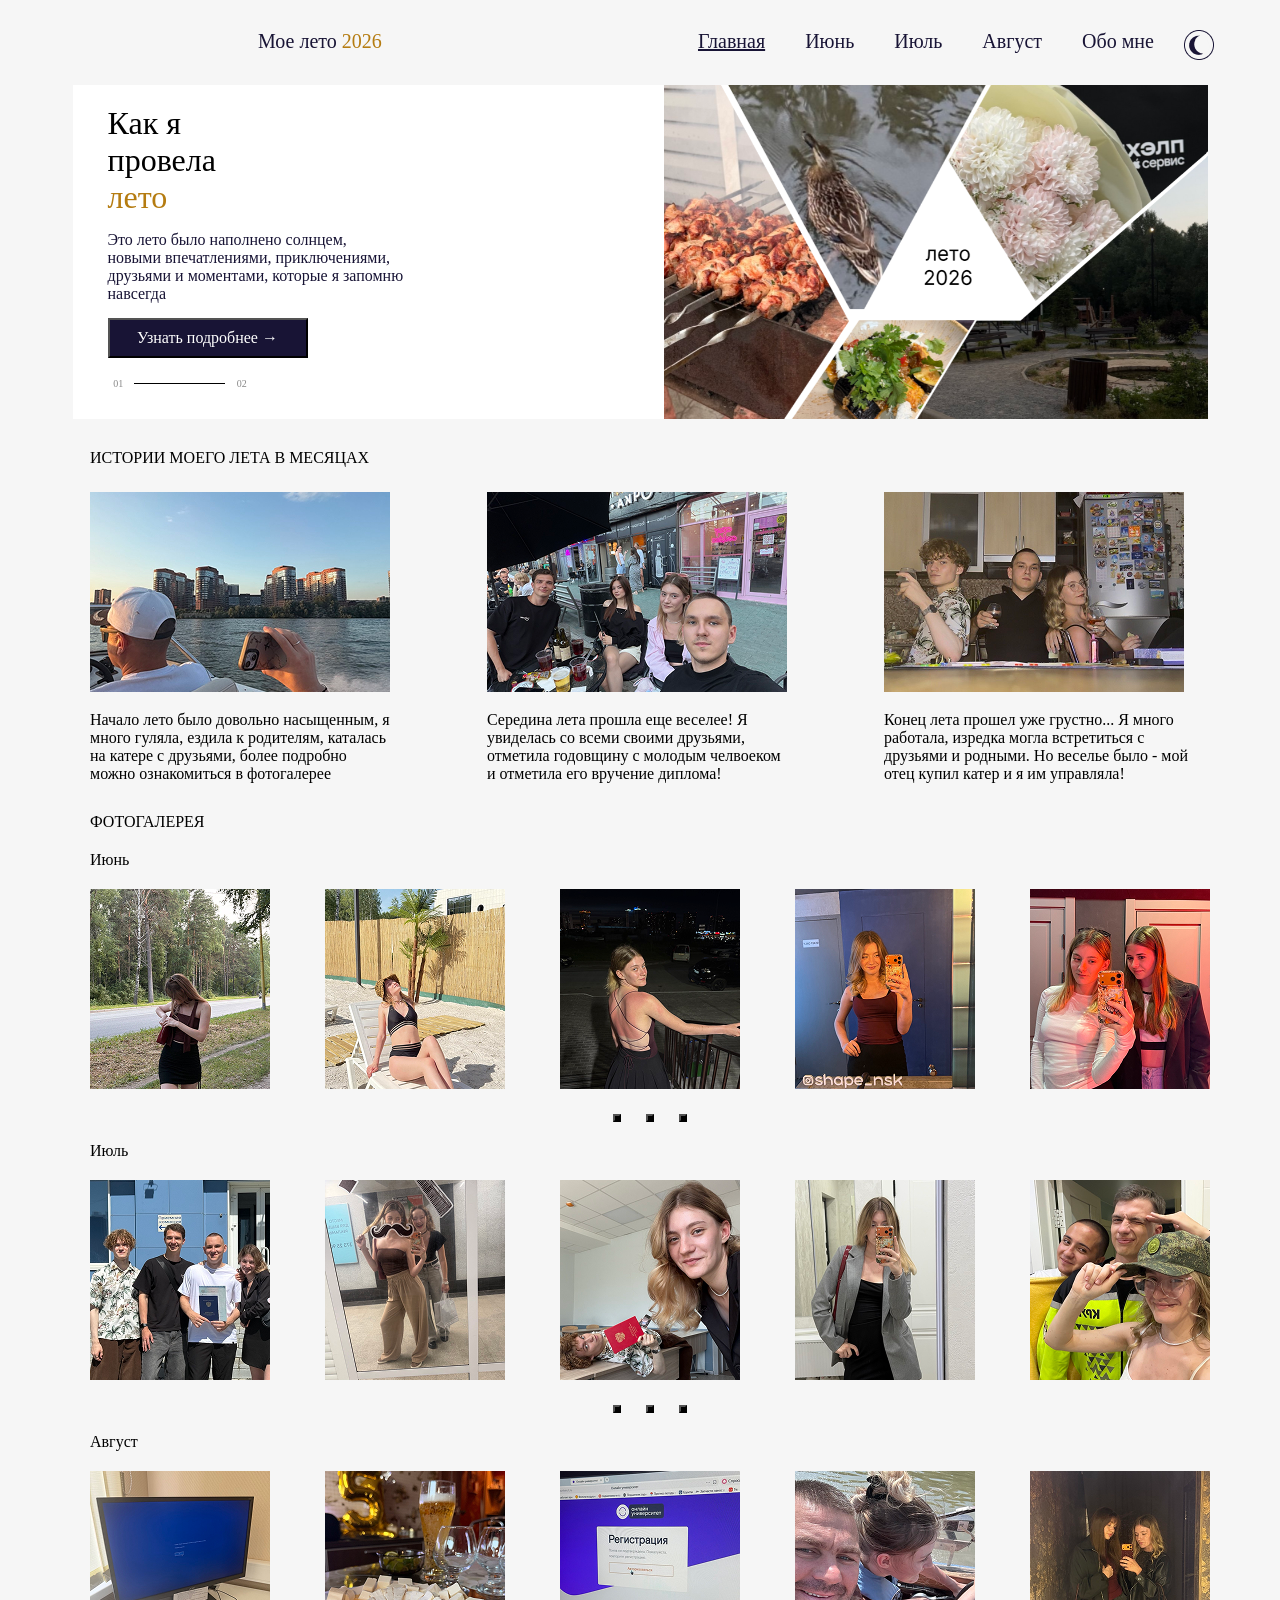
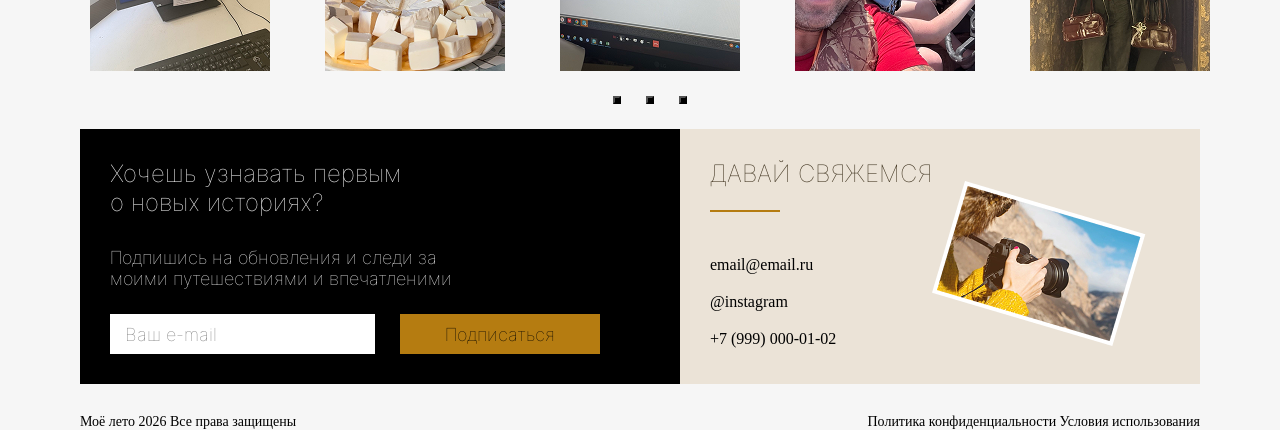
==== index.html @ e471f79f "Изменила название гл страницы на index" ====
<!DOCTYPE html>
<html lang="en">

<head>
    <meta charset="UTF-8">
    <meta name="viewport" content="width=device-width, initial-scale=1.0">
    <title>Лето 2026</title>
    <link rel="stylesheet" href="StyleLight.css">
    
</head>

<body>
    <header>
        <div class="MySummer"> Мое лето <span> 2026 </span> </div>
        <div class="Menu">
            <div class="Nav"><a href=""><u>Главная</u></a>
            <a href=""class="month-link" data-index="0">Июнь</a>
            <a href="" class="month-link" data-index="1">Июль</a>
            <a href=""  class="month-link" data-index="2">Август</a>
            <a href="">Обо мне</a>
        </div>
            
            <div class="Topik"><a href="WebsiteDark.html"> <img src="night.png" alt=""></a></div>
        </div>
      
    </header>
    <main>
        <div class="Main">
            <div class="Text">
                <div class="Title"> Как я провела <span> лето </span></div>
                <div class="MainText"> Это лето было наполнено солнцем,<br> новыми впечатлениями, приключениями,<br>
                    друзьями и
                    моментами, которые я запомню <br>навсегда</div>
                <div class="MainButton"> <input class="ButtonLearn" type="button" value="Узнать подробнее →" onclick=""></div>
                <div class="MainLine"> 01 <img src="Line 1.png" alt="" height="1px"> 02</div>
            </div>
            <div class="Collage">
                <img src="collag.png" alt="" width="544px" height="334px">
            </div>
        </div>
        <div class="history">
            <div class="historymounth">ИСТОРИИ МОЕГО ЛЕТА В МЕСЯЦАХ </div>
            <div class="About">
                <div class="Story">
                    <img src="history1.png" alt="">
                    <div class="txt">
                        <p>Начало лето было довольно насыщенным,
                            я много гуляла, ездила к родителям,
                            каталась на катере с друзьями, более
                            подробно можно ознакомиться в фотогалерее</p>
                    </div>
                </div>
                <div class="Story">
                    <img src="history2.png" alt="">
                    <div class="txt">
                        <p>Середина лета прошла еще веселее! Я увиделась со всеми своими друзьями, отметила годовщину с
                            молодым челвоеком и отметила его вручение диплома!</p>
                    </div>
                </div>
                <div class="Story">
                    <img src="history3.png" alt="">
                    <div class="txt">
                        <p> Конец лета прошел уже грустно... Я много работала, изредка могла встретиться с друзьями и
                            родными. Но веселье было - мой отец купил катер и я им управляла!</p>
                    </div>
                </div>
            </div>
            <div class="historymounth">ФОТОГАЛЕРЕЯ </div>
            <div class="Slider">
                <div class="TitleMounth">Июнь</div>
                <div class="MounthSlider">
                    <div class="photo">
                        <img src="июнь1.png" alt="">
                        <img src="июнь 2.png" alt="">
                        <img src="июнь3.png" alt="">
                        <img src="июнь 4.png" alt="">
                        <img src="июнь5.png" alt="">
                        <img src="июнь6.png" alt="">
                        <img src="июнь7.png" alt="">
                    </div>
                    <div class="buttons">
                        <button class="square " data-slide="0"></button>
                        <button class="square" data-slide="1"></button>
                        <button class="square" data-slide="2"></button>
                    </div>
                </div>
            </div>
            <div class="Slider">
                <div class="TitleMounth">Июль</div>
                <div class="MounthSlider">
                    <div class="photo">
                        <img src="июль1.png"">
                        <img src=" июль2.png" alt="">
                        <img src="июль3.png" alt="">
                        <img src="июль4.png" alt="">
                        <img src="июль5.png" alt="">
                        <img src="июль6.png" alt="">
                        <img src="июль7.png" alt="">
                    </div>
                    <div class="buttons">
                        <button class="square " data-slide="0"></button>
                        <button class="square" data-slide="1"></button>
                        <button class="square" data-slide="2"></button>
                    </div>
                </div>
            </div>
            <div class="Slider">
                <div class="TitleMounth">Август</div>
                <div class="MounthSlider">
                    <div class="photo">
                        <img src="август1.png" alt="">
                        <img src="август.png" alt="">
                        <img src="август3.png" alt="">
                        <img src="август4.png" alt="">
                        <img src="август5.png" alt="">
                        <img src="август6.png" alt="">
                        <img src="август7.png" alt="">
                    </div>
                    <div class="buttons">
                        <button class="square " data-slide="0"></button>
                        <button class="square" data-slide="1"></button>
                        <button class="square" data-slide="2"></button>
                    </div>
                </div>
            </div>
        </div>
    </main>
    <footer>
        <div class="Feedback">
            <div class="FootText">
                <div class="FootTitle">Хочешь узнавать первым о новых историях? </div>
                <div class="EndText">Подпишись на обновления и следи за <br>
                    моими путешествиями и впечатленими</div>
                <div class="FootButton">
                    <form class="email-form">
                        <input type="email" placeholder="Ваш e-mail" required>
                    </form>
                    <button type="submit" class="podp">Подписаться </button>
                </div>
            </div>
            <div class="Connect">
                <div class="ConnectText">
                    <div class="ConnectTitle">ДАВАЙ СВЯЖЕМСЯ</div>
                    <div class="ConnectLine"><img src="Line 4.png" alt=""></div>
                    <div class="Mail">
                        email@email.ru <br>@instagram <br>+7 (999) 000-01-02
                    </div>
                </div>
                <div class="ConnectPhoto">
                    <img src="fotik.png" alt="">
                </div>
            </div>
        </div>
        <div class="foot">
            <div class="foot1">Моё лето 2026    Все права защищены</div>
            <div class="foot2"> Политика конфиденциальности     Условия использования</div>
        </div>
    </footer>
    <script src="js.js"></script>
</body>

</html>
---- StyleLight.css ----
@font-face {
    font-family: "Inter";
    src: url("fonts/Inter-Light.otf");
    font-family: "Inter-Light";
    src: url("fonts/Inter-ExtraLight.otf");
    font-family: "InterThin";
    src: url("fonts/Inter-Thin.otf");
}

* {
    margin: 0;
    padding: 0;
    font-family: "Inter";
    background-color: #F6F6F6;
}

.Nav {
    display: flex;
    gap: 40px;
}

a {
    text-decoration: none;
    color: #181435;
}

header {
    display: flex;
    justify-content: space-around;
    font-size: 20px;
    color: #181435;
    margin-top: 30px;
    width: 1072px;
    margin-left: 200px;

}

.MySummer span {
    color: #B57C11;

}

.Title span {
    color: #B57C11;
    background-color: #FFFFFF;
}

.Menu {
    padding-left: 200px;
    display: flex;
    gap: 30px;

}

.Main {
    background-color: #FFFFFF;
    width: 1135px;
    height: 334px;
    margin: auto;
    margin-top: 20px;
    display: flex;
    justify-content: space-between;
    align-items: flex-start;
}

.Title {
    background-color: #FFFFFF;
    font-size: 32px;
    width: 140px;
    margin-top: 20px;
}

.MainText {
    background-color: #FFFFFF;
    font-size: 16px;
    color: #181435;

    margin-top: 15px;
}

.ButtonLearn {
    background-color: #181435;
    color: #FFFFFF;
    width: 200px;
    height: 40px;
    font-size: 16px;
    margin-top: 15px;
}

.MainButton {
    background-color: white;
}

.Text {
    background-color: #FFFFFF;
    padding-left: 35px;
}

.MainLine {
    background-color: #FFFFFF;
    display: flex;
    align-items: center;
    justify-content: space-around;
    width: 145px;
    font-size: 10px;
    margin-top: 20px;
    color: #878787;

}

.history {
    width: 1100px;
    margin: auto;
}

.historymounth {
    margin-top: 30px;
    font-size: 16px;
}

.About {
    margin-top: 25px;
    display: flex;
    justify-content: space-between;
}

.Story {
    width: 306px;
    font-size: 16px;

}

.txt {
    margin-top: 15px;
}

.TitleMounth {
    margin-top: 20px;
    margin-bottom: 20px;
    font-size: 16px;
}

.Slider {
    width: 1120px;
}

.photo {
    display: flex;
    gap: 55px;
    overflow-x: hidden;
    scroll-behavior: smooth;
}

.buttons {
    display: flex;
    justify-content: center;
    gap: 25px;
    margin-top: 25px;
}

.square {
    width: 8px;
    height: 8px;
    background: black;
}

.Feedback {
    width: 1120px;
    margin: auto;
    display: flex;
    margin-top: 25px;
}

.FootText {
    background-color: black;
    width: 600px;
    height: 255px;
}

.Connect {
    background-color: #EBE3D7;
    width: 520px;
    height: 255px;
}

.FootTitle {
    font-size: 24px;
    margin-top: 30px;
    margin-left: 30px;
    background-color: black;
    color: white;
    width: 300px;
    line-height: 29px;
    height: 58px;
    font-family: "InterThin";
}

.EndText {
    font-size: 18px;
    background-color: black;
    color: white;
    font-family: "InterThin";
    margin-left: 30px;
    margin-top: 30px;
}


.email-form {
    padding-left: 30px;
    margin-top: 25px;
    background-color: black;
    border: none;
}

.email-form input {
    background-color: white;
    width: 250px;
    height: 40px;
    color: #878787;
    border: none;
    font-size: 18px;
    font-family: "InterThin";
    padding-left: 15px;
}

.podp {
    width: 200px;
    height: 40px;
    background-color: #B57C11;
    color: black;
    border: none;
    font-size: 18px;
    font-family: "InterThin";
    margin-top: 25px;
}

.FootButton {
    display: flex;
    background-color: black;
    gap: 25px;
}

.ConnectTitle {
    background-color: #EBE3D7;
    color: #352914;
    margin-top: 30px;
    margin-left: 30px;
    font-size: 24px;
    font-family: "InterThin";
}

.ConnectLine {
    margin-left: 30px;
    background-color: #EBE3D7;
    margin-top: 10px;
}


.ConnectText {
    background-color: #EBE3D7;
}

.ConnectPhoto {
    background-color: #EBE3D7;
    margin-top: 52px;
    ;
}

.Mail {
    background-color: #EBE3D7;
    font-size: 16px;
    line-height: 37px;
    letter-spacing: 7%;
    margin-left: 30px;
    margin-top: 30px;
}

img {
    background-color: transparent;
}

.Connect {
    display: flex;
}

.foot {
    width: 1120px;
    margin: auto;
    display: flex;
    justify-content: space-between;
    font-size: 14px;
    margin-top: 30px;
}

@media (max-width: 440px) {
    * {
        box-sizing: border-box;
    }

    html,
    body {
        width: 100%;
        max-width: 440px;
        overflow-x: hidden;
    }

    body {
        margin: 0;
    }

    img {
        max-width: 100%;
    }

    header {
        width: 400px;
        margin: auto;
        padding-top: 20px;
        display: flex;
        justify-content: space-between;
        align-items: center;
        font-size: 20px;
    }

    .MySummer {
        width: auto;
        font-size: 20px;
        white-space: nowrap;
    }

    .Nav {
        display: none;
    }

    .Main {
        width: 400px;
        height: auto;
        margin: 20px;
        display: flex;
        flex-direction: column;
        align-items: stretch;
        justify-content: flex-start;
    }


    .Collage img {
        display: block;
        width: 400px;
        height: 230px;
    }

    .Text {
        order: 2;
        width: 400px;
        padding: 22px 20px 22px;

    }

    .Title
     {
        width: 360px;
        margin-top: 0;
        font-size: 30px;
    }

    .MainText {
        width: 100%;
        margin-top: 15px;
        font-size: 14px;
        line-height: 1.5;
    }

    .MainText br {
        display: none;
    }

    .MainButton {
        width: 100%;
    }

    .ButtonLearn {
        width: 350px;
        height: 40px;
        color: #181435;
        font-size: 14px;
        background-color: #FFFFFF;
        font-size: 16px;
        margin-top: 15px;
        border: 2px solid #E1A64D;
        margin: auto;
        margin-top: 15px;
        border-radius: 5px
    }

    .MainLine {
        display: none;
    }

    .history {
        width: 390px;
        margin: auto;
    }

    .historymounth {
        width: 400px;
        margin-top: 30px;
        font-size: 14px;
        line-height: 1.3;
    }

    .About {
        width: 400px;
        margin-top: 20px;
        display: flex;
        flex-direction: column;
        gap: 22px;
    }

    .Story {
        width: 100%;
        display: flex;
        gap: 16px;
        align-items: center;
    }

    .Story img {
        width: 150px;
        height: 160px;
        border-radius: 6px;
        display: block;
        object-fit: cover;
    }

    .txt {
        width: 400px;
        margin-top: 0;
        font-size: 13px;
        line-height: 1.45;
    }

    .Slider {
        width: 400px;
    }

    .TitleMounth {
        margin-top: 20px;
        margin-bottom: 12px;
        font-size: 14px;
    }

    .slider {
        width: 400px;
        overflow: hidden;
    }

    .photo {
        width: 100%;
        display: flex;
        gap: 8px;
        overflow-x: hidden;
        scroll-behavior: smooth;
        flex-wrap: nowrap;
    }

    .photo img {
        width: 160px;
        height: 150px;
        object-fit: cover;
        display: block;
    }

    .buttons {
        width: 100%;
        display: flex;
        justify-content: center;
        gap: 18px;
        margin-top: 15px;
    }

    .square {
        width: 8px;
        height: 8px;
        padding: 0;
        border: none;
    }

    .FootText {
        width: 100%;
        background-color: #EBE3D7;
        height: 300px;
    }

    .FootButton {
        display: flex;
        flex-wrap: wrap;
        justify-content: space-around;
        align-content: center;
        background-color: #EBE3D7;
        width: 440px;
        gap: 0;

    }

    .Connect {
        display: none;
    }

    .FootTitle {
        background-color: #EBE3D7;
        color: #101318;
    }

    .EndText {
        background-color: #EBE3D7;
        color: #101318;
    }

    .email-form {
        margin-top: 25px;
        background-color: #EBE3D7;
        border: none;
        padding-left: 0;
        border-radius: 10px;
    }

    .email-form input {
        background-color: #EBE3D7;
        width: 250px;
        height: 40px;
        color: #101318;
        border: 2px solid #101318;
        font-size: 18px;
        font-family: "InterThin";
        border-radius: 10px;
        
    }

    .foot {
        background-color: #F6F6F6;
        width: 400px;
        margin-top: px;
        padding-bottom: 22px;

        display: flex;
        flex-direction: column;
        justify-content: flex-start;
        gap: 7px;

        font-size: 11px;
        line-height: 1.4;
    }

    .foot1,
    .foot2 {
        background-color: #F6F6F6;
        width: 100%;
    }

    .podp {
        width: 250px;
        height: 40px;
        background-color: #E1A64D;
        color: black;
        border: none;
        font-size: 18px;
        font-family: "InterThin";
        margin-top: 15px;
        border-radius: 10px;
    }

}
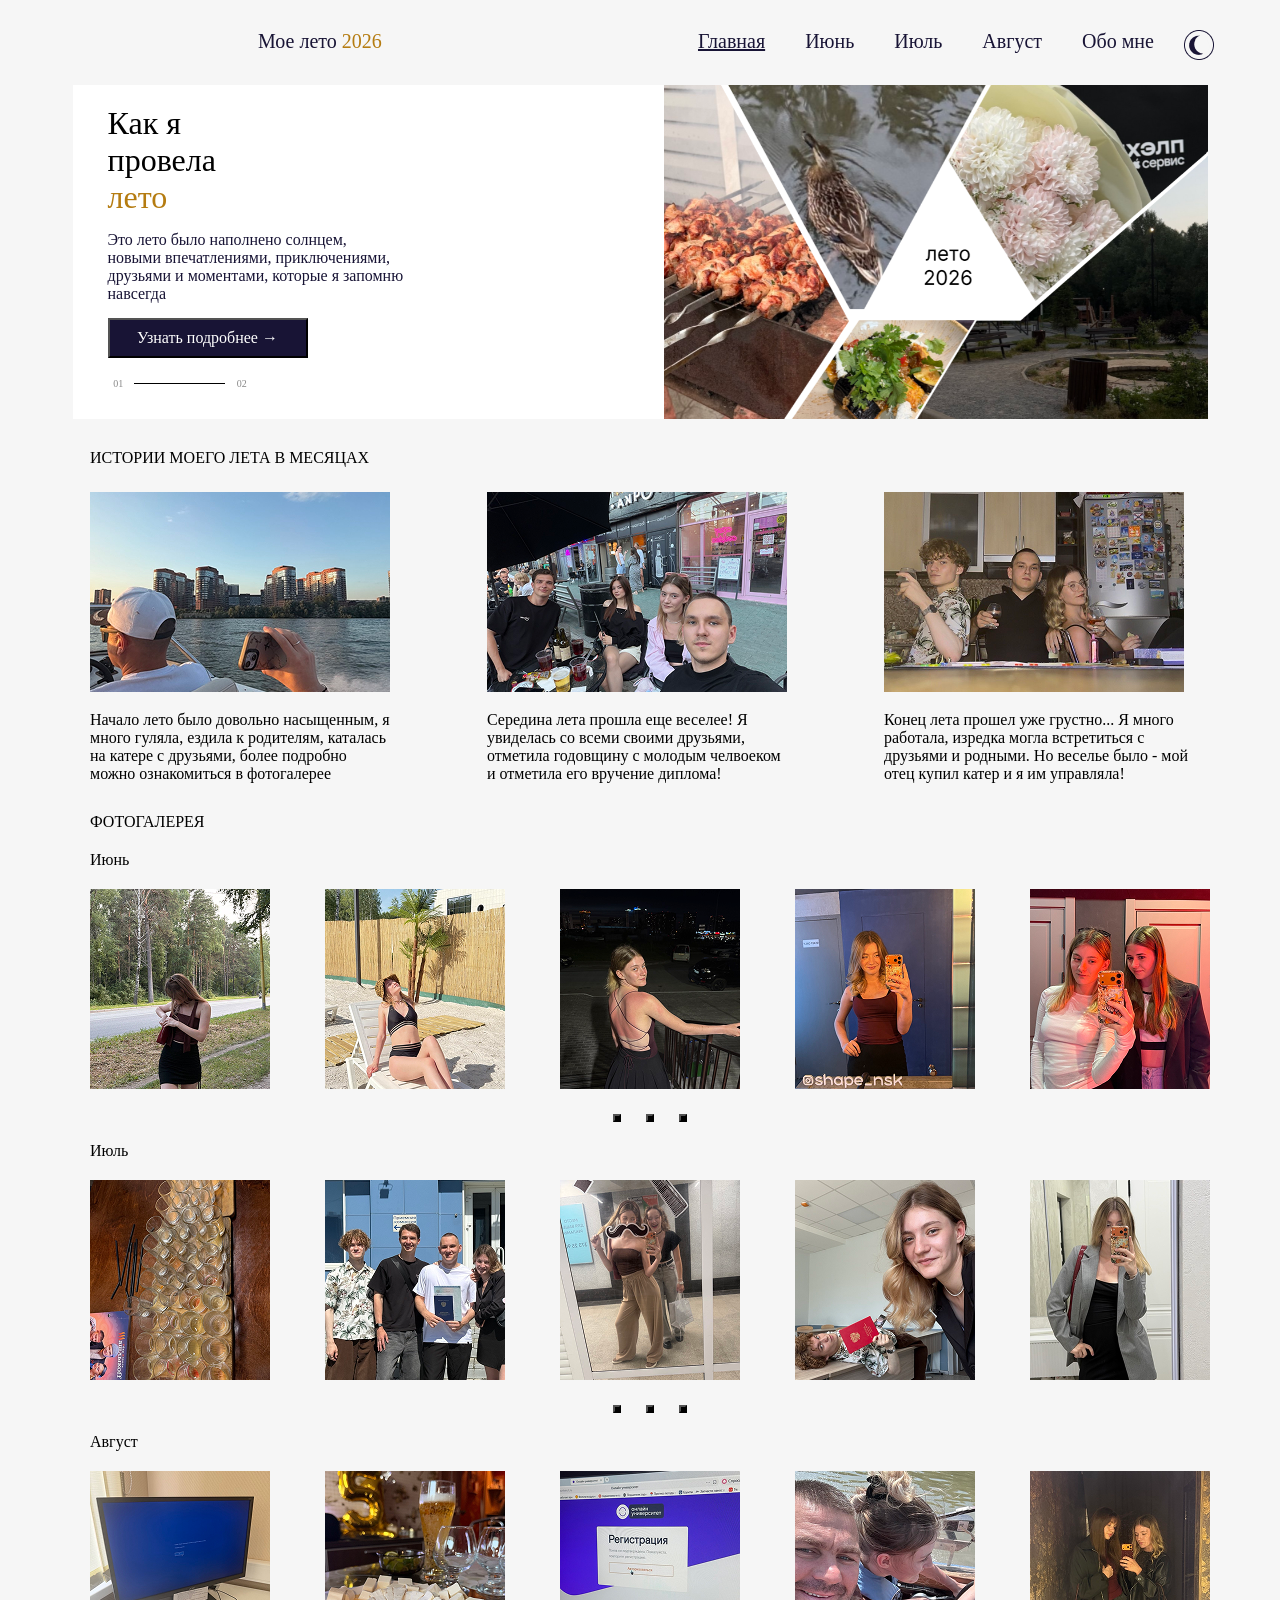
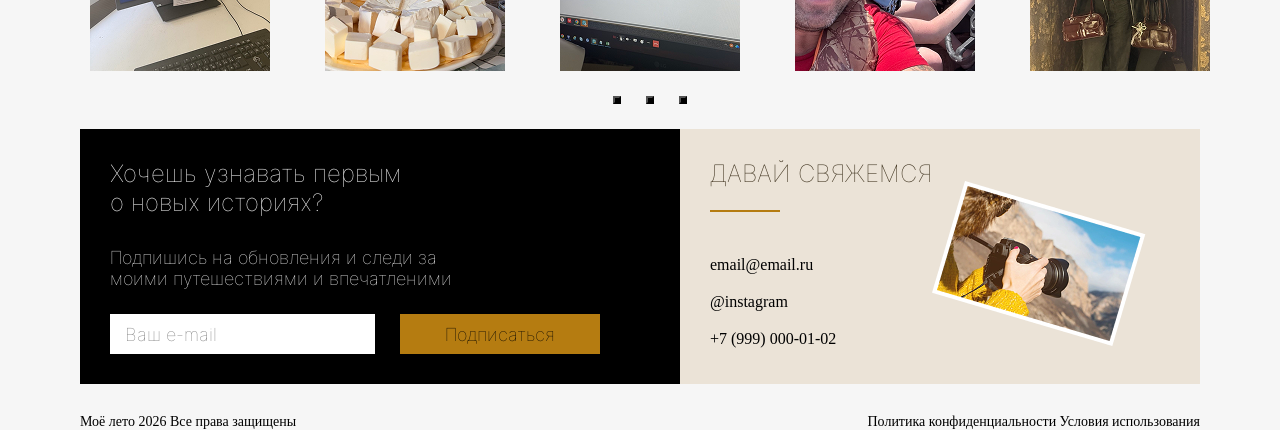
==== commit da8d3bd3: "Исправление ошибок в консоли" ====
--- a/index.html
+++ b/index.html
@@ -15,12 +15,12 @@
         <div class="Menu">
             <div class="Nav"><a href=""><u>Главная</u></a>
             <a href=""class="month-link" data-index="0">Июнь</a>
-            <a href="" class="month-link" data-index="1">Июль</a>
-            <a href=""  class="month-link" data-index="2">Август</a>
+            <a href=""class="month-link" data-index="1">Июль</a>
+            <a href=""class="month-link" data-index="2">Август</a>
             <a href="">Обо мне</a>
         </div>
             
-            <div class="Topik"><a href="WebsiteDark.html"> <img src="night.png" alt=""></a></div>
+            <div class="Topik"><a href="WebsiteDark.html"> <img src="photo/night.png" alt=""></a></div>
         </div>
       
     </header>
@@ -32,18 +32,18 @@
                     друзьями и
                     моментами, которые я запомню <br>навсегда</div>
                 <div class="MainButton"> <input class="ButtonLearn" type="button" value="Узнать подробнее →" onclick=""></div>
-                <div class="MainLine"> 01 <img src="Line 1.png" alt="" height="1px"> 02</div>
+                <div class="MainLine"> 01 <img src="photo/Line 1.png" alt="" height="1px"> 02</div>
             </div>
             <div class="Collage">
-                <img src="collag.png" alt="" width="544px" height="334px">
+                <img src="photo/collag.png" alt="Коллаж про лето" width="544px" height="334px">
             </div>
         </div>
-        <div class="history">
-            <div class="historymounth">ИСТОРИИ МОЕГО ЛЕТА В МЕСЯЦАХ </div>
+        <div class="History">
+            <div class="HistoryMounth">ИСТОРИИ МОЕГО ЛЕТА В МЕСЯЦАХ </div>
             <div class="About">
                 <div class="Story">
-                    <img src="history1.png" alt="">
-                    <div class="txt">
+                    <img src="photo/history1.png" alt="Фото с историей">
+                    <div class="Txt">
                         <p>Начало лето было довольно насыщенным,
                             я много гуляла, ездила к родителям,
                             каталась на катере с друзьями, более
@@ -51,75 +51,75 @@
                     </div>
                 </div>
                 <div class="Story">
-                    <img src="history2.png" alt="">
-                    <div class="txt">
+                    <img src="photo/history2.png" alt="Фото с историей">
+                    <div class="Txt">
                         <p>Середина лета прошла еще веселее! Я увиделась со всеми своими друзьями, отметила годовщину с
                             молодым челвоеком и отметила его вручение диплома!</p>
                     </div>
                 </div>
                 <div class="Story">
-                    <img src="history3.png" alt="">
-                    <div class="txt">
+                    <img src="photo/history3.png" alt="Фото с историей">
+                    <div class="Txt">
                         <p> Конец лета прошел уже грустно... Я много работала, изредка могла встретиться с друзьями и
                             родными. Но веселье было - мой отец купил катер и я им управляла!</p>
                     </div>
                 </div>
             </div>
-            <div class="historymounth">ФОТОГАЛЕРЕЯ </div>
+            <div class="HistoryMounth">ФОТОГАЛЕРЕЯ </div>
             <div class="Slider">
                 <div class="TitleMounth">Июнь</div>
                 <div class="MounthSlider">
-                    <div class="photo">
-                        <img src="июнь1.png" alt="">
-                        <img src="июнь 2.png" alt="">
-                        <img src="июнь3.png" alt="">
-                        <img src="июнь 4.png" alt="">
-                        <img src="июнь5.png" alt="">
-                        <img src="июнь6.png" alt="">
-                        <img src="июнь7.png" alt="">
+                    <div class="Photo">
+                        <img src="photo/июнь1.png" alt="Фото про июнь">
+                        <img src="photo/июнь 2.png" alt="Фото про июнь">
+                        <img src="photo/июнь3.png" alt="Фото про июнь">
+                        <img src="photo/июнь 4.png" alt="Фото про июнь">
+                        <img src="photo/июнь5.png" alt="Фото про июнь">
+                        <img src="photo/июнь6.png" alt="Фото про июнь">
+                        <img src="photo/июнь7.png" alt="Фото про июнь">
                     </div>
-                    <div class="buttons">
-                        <button class="square " data-slide="0"></button>
-                        <button class="square" data-slide="1"></button>
-                        <button class="square" data-slide="2"></button>
+                    <div class="Buttons">
+                        <button class="Square " data-slide="0"></button>
+                        <button class="Square" data-slide="1"></button>
+                        <button class="Square" data-slide="2"></button>
                     </div>
                 </div>
             </div>
             <div class="Slider">
                 <div class="TitleMounth">Июль</div>
                 <div class="MounthSlider">
-                    <div class="photo">
-                        <img src="июль1.png"">
-                        <img src=" июль2.png" alt="">
-                        <img src="июль3.png" alt="">
-                        <img src="июль4.png" alt="">
-                        <img src="июль5.png" alt="">
-                        <img src="июль6.png" alt="">
-                        <img src="июль7.png" alt="">
+                    <div class="Photo">
+                        <img src="photo/июнь7.png" alt="Фото про июль">
+                        <img src="photo/июль1.png"alt="Фото про июль">
+                        <img src=" photo/июль2.png" alt="Фото про июль">
+                        <img src="photo/июль3.png" alt="Фото про июль">
+                        <img src="photo/июль4.png" alt="Фото про июль">
+                        <img src="photo/июль5.png" alt="Фото про июль">
+                        <img src="photo/июль6.png" alt="Фото про июль">
+                        <img src="photo/июль7.png" alt="Фото про июль">
                     </div>
-                    <div class="buttons">
-                        <button class="square " data-slide="0"></button>
-                        <button class="square" data-slide="1"></button>
-                        <button class="square" data-slide="2"></button>
+                    <div class="Buttons">
+                        <button class="Square " data-slide="0"></button>
+                        <button class="Square" data-slide="1"></button>
+                        <button class="Square" data-slide="2"></button>
                     </div>
                 </div>
             </div>
             <div class="Slider">
                 <div class="TitleMounth">Август</div>
                 <div class="MounthSlider">
-                    <div class="photo">
-                        <img src="август1.png" alt="">
-                        <img src="август.png" alt="">
-                        <img src="август3.png" alt="">
-                        <img src="август4.png" alt="">
-                        <img src="август5.png" alt="">
-                        <img src="август6.png" alt="">
-                        <img src="август7.png" alt="">
+                    <div class="Photo">
+                        <img src="photo/август1.png" alt="Фото про август">
+                        <img src="photo/август.png" alt="Фото про август">
+                        <img src="photo/август3.png" alt="Фото про август">
+                        <img src="photo/август4.png" alt="Фото про август">
+                        <img src="photo/август5.png" alt="Фото про август">
+
                     </div>
-                    <div class="buttons">
-                        <button class="square " data-slide="0"></button>
-                        <button class="square" data-slide="1"></button>
-                        <button class="square" data-slide="2"></button>
+                    <div class="Buttons">
+                        <button class="Square" data-slide="0"></button>
+                        <button class="Square" data-slide="1"></button>
+                        <button class="Square" data-slide="2"></button>
                     </div>
                 </div>
             </div>
@@ -132,28 +132,28 @@
                 <div class="EndText">Подпишись на обновления и следи за <br>
                     моими путешествиями и впечатленими</div>
                 <div class="FootButton">
-                    <form class="email-form">
+                    <form class="EmailForm">
                         <input type="email" placeholder="Ваш e-mail" required>
                     </form>
-                    <button type="submit" class="podp">Подписаться </button>
+                    <button type="submit" class="Subscribe">Подписаться </button>
                 </div>
             </div>
             <div class="Connect">
                 <div class="ConnectText">
                     <div class="ConnectTitle">ДАВАЙ СВЯЖЕМСЯ</div>
-                    <div class="ConnectLine"><img src="Line 4.png" alt=""></div>
+                    <div class="ConnectLine"><img src="photo/Line 4.png" alt="Линия"></div>
                     <div class="Mail">
                         email@email.ru <br>@instagram <br>+7 (999) 000-01-02
                     </div>
                 </div>
                 <div class="ConnectPhoto">
-                    <img src="fotik.png" alt="">
+                    <img src="photo/fotik.png" alt="Фотоаппарат">
                 </div>
             </div>
         </div>
-        <div class="foot">
-            <div class="foot1">Моё лето 2026    Все права защищены</div>
-            <div class="foot2"> Политика конфиденциальности     Условия использования</div>
+        <div class="Foot">
+            <div class="Foot1">Моё лето 2026    Все права защищены</div>
+            <div class="Foot2"> Политика конфиденциальности     Условия использования</div>
         </div>
     </footer>
     <script src="js.js"></script>
--- a/StyleLight.css
+++ b/StyleLight.css
@@ -74,7 +74,6 @@
     background-color: #FFFFFF;
     font-size: 16px;
     color: #181435;
-
     margin-top: 15px;
 }
 
@@ -108,12 +107,12 @@
 
 }
 
-.history {
+.History {
     width: 1100px;
     margin: auto;
 }
 
-.historymounth {
+.HistoryMounth {
     margin-top: 30px;
     font-size: 16px;
 }
@@ -130,7 +129,7 @@
 
 }
 
-.txt {
+.Txt {
     margin-top: 15px;
 }
 
@@ -144,21 +143,21 @@
     width: 1120px;
 }
 
-.photo {
+.Photo {
     display: flex;
     gap: 55px;
     overflow-x: hidden;
     scroll-behavior: smooth;
 }
 
-.buttons {
+.Buttons {
     display: flex;
     justify-content: center;
     gap: 25px;
     margin-top: 25px;
 }
 
-.square {
+.Square {
     width: 8px;
     height: 8px;
     background: black;
@@ -205,14 +204,14 @@
 }
 
 
-.email-form {
+.EmailForm {
     padding-left: 30px;
     margin-top: 25px;
     background-color: black;
     border: none;
 }
 
-.email-form input {
+.EmailForm input {
     background-color: white;
     width: 250px;
     height: 40px;
@@ -223,7 +222,7 @@
     padding-left: 15px;
 }
 
-.podp {
+.Subscribe {
     width: 200px;
     height: 40px;
     background-color: #B57C11;
@@ -270,7 +269,6 @@
     background-color: #EBE3D7;
     font-size: 16px;
     line-height: 37px;
-    letter-spacing: 7%;
     margin-left: 30px;
     margin-top: 30px;
 }
@@ -283,7 +281,7 @@
     display: flex;
 }
 
-.foot {
+.Foot {
     width: 1120px;
     margin: auto;
     display: flex;
@@ -299,17 +297,12 @@
 
     html,
     body {
-        width: 100%;
         max-width: 440px;
         overflow-x: hidden;
     }
 
     body {
         margin: 0;
-    }
-
-    img {
-        max-width: 100%;
     }
 
     header {
@@ -364,7 +357,6 @@
     }
 
     .MainText {
-        width: 100%;
         margin-top: 15px;
         font-size: 14px;
         line-height: 1.5;
@@ -372,10 +364,6 @@
 
     .MainText br {
         display: none;
-    }
-
-    .MainButton {
-        width: 100%;
     }
 
     .ButtonLearn {
@@ -396,12 +384,12 @@
         display: none;
     }
 
-    .history {
+    .History {
         width: 390px;
         margin: auto;
     }
 
-    .historymounth {
+    .HistoryMounth {
         width: 400px;
         margin-top: 30px;
         font-size: 14px;
@@ -417,7 +405,7 @@
     }
 
     .Story {
-        width: 100%;
+        width: 400px;
         display: flex;
         gap: 16px;
         align-items: center;
@@ -431,7 +419,7 @@
         object-fit: cover;
     }
 
-    .txt {
+    .Txt {
         width: 400px;
         margin-top: 0;
         font-size: 13px;
@@ -453,8 +441,8 @@
         overflow: hidden;
     }
 
-    .photo {
-        width: 100%;
+    .Photo {
+
         display: flex;
         gap: 8px;
         overflow-x: hidden;
@@ -462,22 +450,21 @@
         flex-wrap: nowrap;
     }
 
-    .photo img {
+    .Photo img {
         width: 160px;
         height: 150px;
         object-fit: cover;
         display: block;
     }
 
-    .buttons {
-        width: 100%;
+    .Buttons {
         display: flex;
         justify-content: center;
         gap: 18px;
         margin-top: 15px;
     }
 
-    .square {
+    .Square {
         width: 8px;
         height: 8px;
         padding: 0;
@@ -485,7 +472,6 @@
     }
 
     .FootText {
-        width: 100%;
         background-color: #EBE3D7;
         height: 300px;
     }
@@ -515,7 +501,7 @@
         color: #101318;
     }
 
-    .email-form {
+    .EmailForm {
         margin-top: 25px;
         background-color: #EBE3D7;
         border: none;
@@ -523,7 +509,7 @@
         border-radius: 10px;
     }
 
-    .email-form input {
+    .EmailForm input {
         background-color: #EBE3D7;
         width: 250px;
         height: 40px;
@@ -535,7 +521,7 @@
         
     }
 
-    .foot {
+    .Foot {
         background-color: #F6F6F6;
         width: 400px;
         margin-top: px;
@@ -545,18 +531,16 @@
         flex-direction: column;
         justify-content: flex-start;
         gap: 7px;
-
         font-size: 11px;
         line-height: 1.4;
     }
 
-    .foot1,
-    .foot2 {
+    .Foot1,
+    .Foot2 {
         background-color: #F6F6F6;
-        width: 100%;
-    }
-
-    .podp {
+    }
+
+    .Subscribe {
         width: 250px;
         height: 40px;
         background-color: #E1A64D;
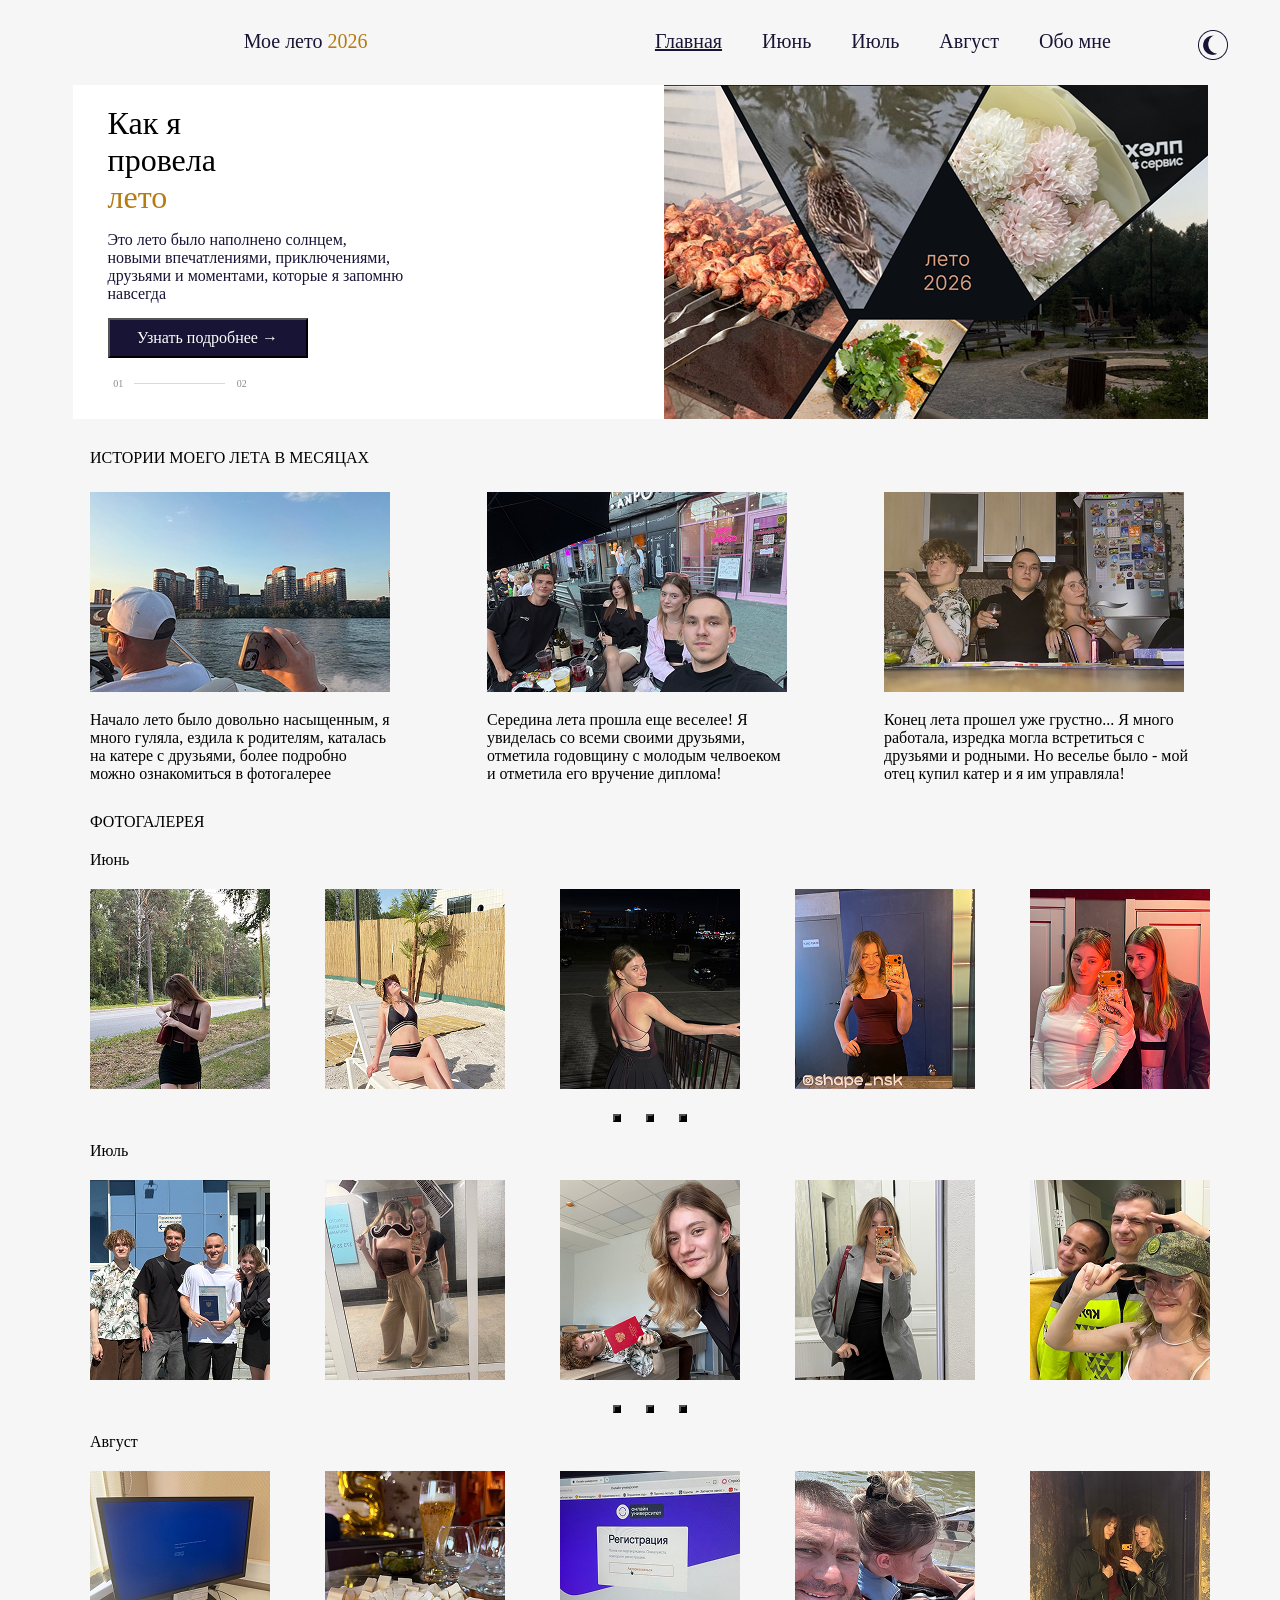
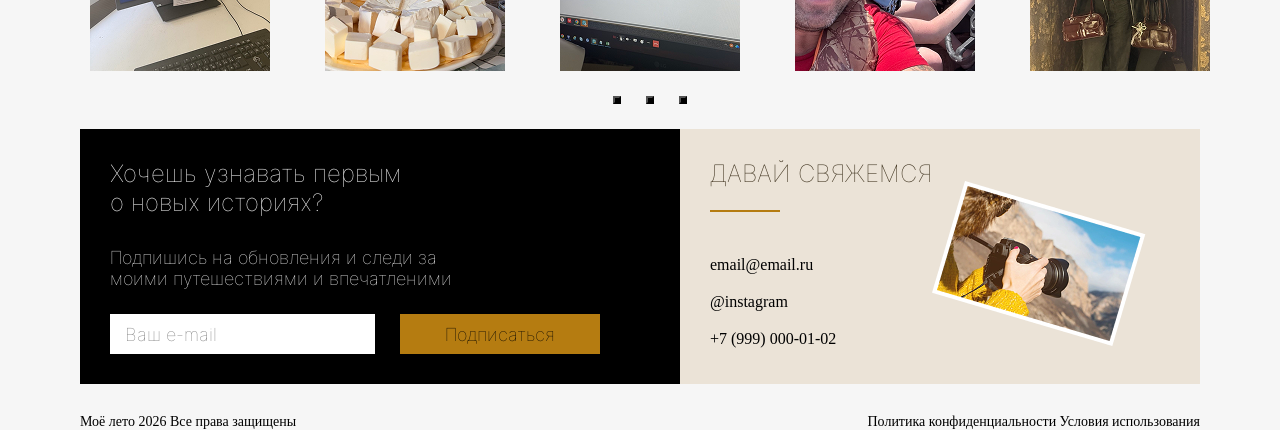
==== commit 42c26aec: "Редактирование ппо БЭМу" ====
--- a/index.html
+++ b/index.html
@@ -6,70 +6,66 @@
     <meta name="viewport" content="width=device-width, initial-scale=1.0">
     <title>Лето 2026</title>
     <link rel="stylesheet" href="StyleLight.css">
-    
 </head>
 
 <body>
-    <header>
-        <div class="MySummer"> Мое лето <span> 2026 </span> </div>
-        <div class="Menu">
-            <div class="Nav"><a href=""><u>Главная</u></a>
-            <a href=""class="month-link" data-index="0">Июнь</a>
-            <a href=""class="month-link" data-index="1">Июль</a>
-            <a href=""class="month-link" data-index="2">Август</a>
+    <header class="site-header">
+        <div class="site-header__brand"> Мое лето <span> 2026 </span> </div>
+        <div class="site-header__menu">
+            <div class="site-header__nav"><a href=""><u>Главная</u></a>
+            <a href=""class="site-header__month-link" data-index="0">Июнь</a>
+            <a href="" class="site-header__month-link" data-index="1">Июль</a>
+            <a href=""  class="site-header__month-link" data-index="2">Август</a>
             <a href="">Обо мне</a>
         </div>
-            
-            <div class="Topik"><a href="WebsiteDark.html"> <img src="photo/night.png" alt=""></a></div>
         </div>
-      
+        <div class="site-header__theme"><a href="WebsiteDark.html"> <img src="photo/night.png" alt="Светлая тема"></a></div>
     </header>
     <main>
-        <div class="Main">
-            <div class="Text">
-                <div class="Title"> Как я провела <span> лето </span></div>
-                <div class="MainText"> Это лето было наполнено солнцем,<br> новыми впечатлениями, приключениями,<br>
-                    друзьями и
-                    моментами, которые я запомню <br>навсегда</div>
-                <div class="MainButton"> <input class="ButtonLearn" type="button" value="Узнать подробнее →" onclick=""></div>
-                <div class="MainLine"> 01 <img src="photo/Line 1.png" alt="" height="1px"> 02</div>
+        <div class="hero">
+            <div class="hero__content">
+                <div class="hero__title"> Как я провела <span> лето </span></div>
+                <div class="hero__text"> Это лето было наполнено солнцем,<br> новыми впечатлениями, приключениями,<br>
+                    друзьями и моментами, которые я запомню <br>навсегда</div>
+                <div class="hero__button-wrapper"> <input class="hero__button" type="button" value="Узнать подробнее →" onclick=""></div>
+                <div class="hero__line"> 01 <img src="photo/Line1.png" alt="Линия" height="1px"> 02</div>
             </div>
-            <div class="Collage">
-                <img src="photo/collag.png" alt="Коллаж про лето" width="544px" height="334px">
+            <div class="hero__collage">
+                <img src="photo/glavnaya.png" alt="Коллаж" width="544px" height="334px">
             </div>
         </div>
-        <div class="History">
-            <div class="HistoryMounth">ИСТОРИИ МОЕГО ЛЕТА В МЕСЯЦАХ </div>
-            <div class="About">
-                <div class="Story">
-                    <img src="photo/history1.png" alt="Фото с историей">
-                    <div class="Txt">
+        <div class="history">
+            <div class="history__title">ИСТОРИИ МОЕГО ЛЕТА В МЕСЯЦАХ </div>
+            <div class="history__about">
+                <div class="history__story">
+                    <img src="photo/history1.png" alt="Фото об истории">
+                    <div class="history__text">
                         <p>Начало лето было довольно насыщенным,
                             я много гуляла, ездила к родителям,
                             каталась на катере с друзьями, более
                             подробно можно ознакомиться в фотогалерее</p>
                     </div>
                 </div>
-                <div class="Story">
-                    <img src="photo/history2.png" alt="Фото с историей">
-                    <div class="Txt">
+                <div class="history__story">
+                    <img src="photo/history2.png" alt="Фото об истории">
+                    <div class="history__text">
                         <p>Середина лета прошла еще веселее! Я увиделась со всеми своими друзьями, отметила годовщину с
                             молодым челвоеком и отметила его вручение диплома!</p>
                     </div>
                 </div>
-                <div class="Story">
-                    <img src="photo/history3.png" alt="Фото с историей">
-                    <div class="Txt">
+                <div class="history__story">
+                    <img src="photo/history3.png" alt="Фото об истории">
+                    <div class="history__text">
                         <p> Конец лета прошел уже грустно... Я много работала, изредка могла встретиться с друзьями и
                             родными. Но веселье было - мой отец купил катер и я им управляла!</p>
                     </div>
                 </div>
             </div>
-            <div class="HistoryMounth">ФОТОГАЛЕРЕЯ </div>
-            <div class="Slider">
-                <div class="TitleMounth">Июнь</div>
-                <div class="MounthSlider">
-                    <div class="Photo">
+            <div class="history__title">ФОТОГАЛЕРЕЯ </div>
+            <div class="month-slider">
+                <div class="month-slider__title">Июнь</div>
+                <div class="month-slider__content">
+                    <div class="month-slider__photos">
                         <img src="photo/июнь1.png" alt="Фото про июнь">
                         <img src="photo/июнь 2.png" alt="Фото про июнь">
                         <img src="photo/июнь3.png" alt="Фото про июнь">
@@ -78,37 +74,36 @@
                         <img src="photo/июнь6.png" alt="Фото про июнь">
                         <img src="photo/июнь7.png" alt="Фото про июнь">
                     </div>
-                    <div class="Buttons">
-                        <button class="Square " data-slide="0"></button>
-                        <button class="Square" data-slide="1"></button>
-                        <button class="Square" data-slide="2"></button>
+                    <div class="month-slider__controls">
+                        <button class="month-slider__dot " data-slide="0"></button>
+                        <button class="month-slider__dot" data-slide="1"></button>
+                        <button class="month-slider__dot" data-slide="2"></button>
                     </div>
                 </div>
             </div>
-            <div class="Slider">
-                <div class="TitleMounth">Июль</div>
-                <div class="MounthSlider">
-                    <div class="Photo">
-                        <img src="photo/июнь7.png" alt="Фото про июль">
+            <div class="month-slider">
+                <div class="month-slider__title">Июль</div>
+                <div class="month-slider__content">
+                    <div class="month-slider__photos">
                         <img src="photo/июль1.png"alt="Фото про июль">
-                        <img src=" photo/июль2.png" alt="Фото про июль">
+                        <img src="photo/июль2.png" alt="Фото про июль">
                         <img src="photo/июль3.png" alt="Фото про июль">
                         <img src="photo/июль4.png" alt="Фото про июль">
                         <img src="photo/июль5.png" alt="Фото про июль">
                         <img src="photo/июль6.png" alt="Фото про июль">
                         <img src="photo/июль7.png" alt="Фото про июль">
                     </div>
-                    <div class="Buttons">
-                        <button class="Square " data-slide="0"></button>
-                        <button class="Square" data-slide="1"></button>
-                        <button class="Square" data-slide="2"></button>
+                    <div class="month-slider__controls">
+                        <button class="month-slider__dot " data-slide="0"></button>
+                        <button class="month-slider__dot" data-slide="1"></button>
+                        <button class="month-slider__dot" data-slide="2"></button>
                     </div>
                 </div>
             </div>
-            <div class="Slider">
-                <div class="TitleMounth">Август</div>
-                <div class="MounthSlider">
-                    <div class="Photo">
+            <div class="month-slider">
+                <div class="month-slider__title">Август</div>
+                <div class="month-slider__content">
+                    <div class="month-slider__photos">
                         <img src="photo/август1.png" alt="Фото про август">
                         <img src="photo/август.png" alt="Фото про август">
                         <img src="photo/август3.png" alt="Фото про август">
@@ -116,44 +111,44 @@
                         <img src="photo/август5.png" alt="Фото про август">
 
                     </div>
-                    <div class="Buttons">
-                        <button class="Square" data-slide="0"></button>
-                        <button class="Square" data-slide="1"></button>
-                        <button class="Square" data-slide="2"></button>
+                    <div class="month-slider__controls">
+                        <button class="month-slider__dot " data-slide="0"></button>
+                        <button class="month-slider__dot" data-slide="1"></button>
+                        <button class="month-slider__dot" data-slide="2"></button>
                     </div>
                 </div>
             </div>
         </div>
     </main>
-    <footer>
-        <div class="Feedback">
-            <div class="FootText">
-                <div class="FootTitle">Хочешь узнавать первым о новых историях? </div>
-                <div class="EndText">Подпишись на обновления и следи за <br>
+    <footer class="site-footer">
+        <div class="site-footer__feedback">
+            <div class="site-footer__subscription">
+                <div class="site-footer__title">Хочешь узнавать первым о новых историях? </div>
+                <div class="site-footer__text">Подпишись на обновления и следи за <br>
                     моими путешествиями и впечатленими</div>
-                <div class="FootButton">
-                    <form class="EmailForm">
+                <div class="site-footer__form-row">
+                    <form class="site-footer__email-form">
                         <input type="email" placeholder="Ваш e-mail" required>
                     </form>
-                    <button type="submit" class="Subscribe">Подписаться </button>
+                    <button type="submit" class="site-footer__subscribe">Подписаться </button>
                 </div>
             </div>
-            <div class="Connect">
-                <div class="ConnectText">
-                    <div class="ConnectTitle">ДАВАЙ СВЯЖЕМСЯ</div>
-                    <div class="ConnectLine"><img src="photo/Line 4.png" alt="Линия"></div>
-                    <div class="Mail">
+            <div class="site-footer__contacts">
+                <div class="site-footer__contacts-text">
+                    <div class="site-footer__contacts-title">ДАВАЙ СВЯЖЕМСЯ</div>
+                    <div class="site-footer__contacts-line"><img src="photo/Line 4.png" alt="Линия"></div>
+                    <div class="site-footer__mail">
                         email@email.ru <br>@instagram <br>+7 (999) 000-01-02
                     </div>
                 </div>
-                <div class="ConnectPhoto">
+                <div class="site-footer__contacts-photo">
                     <img src="photo/fotik.png" alt="Фотоаппарат">
                 </div>
             </div>
         </div>
-        <div class="Foot">
-            <div class="Foot1">Моё лето 2026    Все права защищены</div>
-            <div class="Foot2"> Политика конфиденциальности     Условия использования</div>
+        <div class="site-footer__bottom">
+            <div class="site-footer__copyright">Моё лето 2026    Все права защищены</div>
+            <div class="site-footer__legal"> Политика конфиденциальности     Условия использования</div>
         </div>
     </footer>
     <script src="js.js"></script>
--- a/StyleLight.css
+++ b/StyleLight.css
@@ -14,7 +14,7 @@
     background-color: #F6F6F6;
 }
 
-.Nav {
+.site-header__nav {
     display: flex;
     gap: 40px;
 }
@@ -24,7 +24,7 @@
     color: #181435;
 }
 
-header {
+.site-header {
     display: flex;
     justify-content: space-around;
     font-size: 20px;
@@ -35,24 +35,24 @@
 
 }
 
-.MySummer span {
+.site-header__brand span {
     color: #B57C11;
 
 }
 
-.Title span {
+.hero__title span {
     color: #B57C11;
     background-color: #FFFFFF;
 }
 
-.Menu {
+.site-header__menu {
     padding-left: 200px;
     display: flex;
     gap: 30px;
 
 }
 
-.Main {
+.hero {
     background-color: #FFFFFF;
     width: 1135px;
     height: 334px;
@@ -63,21 +63,21 @@
     align-items: flex-start;
 }
 
-.Title {
+.hero__title {
     background-color: #FFFFFF;
     font-size: 32px;
     width: 140px;
     margin-top: 20px;
 }
 
-.MainText {
+.hero__text {
     background-color: #FFFFFF;
     font-size: 16px;
     color: #181435;
     margin-top: 15px;
 }
 
-.ButtonLearn {
+.hero__button {
     background-color: #181435;
     color: #FFFFFF;
     width: 200px;
@@ -86,16 +86,16 @@
     margin-top: 15px;
 }
 
-.MainButton {
+.hero__button-wrapper {
     background-color: white;
 }
 
-.Text {
+.hero__content {
     background-color: #FFFFFF;
     padding-left: 35px;
 }
 
-.MainLine {
+.hero__line {
     background-color: #FFFFFF;
     display: flex;
     align-items: center;
@@ -107,82 +107,82 @@
 
 }
 
-.History {
+.history {
     width: 1100px;
     margin: auto;
 }
 
-.HistoryMounth {
+.history__title {
     margin-top: 30px;
     font-size: 16px;
 }
 
-.About {
+.history__about {
     margin-top: 25px;
     display: flex;
     justify-content: space-between;
 }
 
-.Story {
+.history__story {
     width: 306px;
     font-size: 16px;
 
 }
 
-.Txt {
+.history__text {
     margin-top: 15px;
 }
 
-.TitleMounth {
+.month-slider__title {
     margin-top: 20px;
     margin-bottom: 20px;
     font-size: 16px;
 }
 
-.Slider {
+.month-slider {
     width: 1120px;
 }
 
-.Photo {
+.month-slider__photos {
     display: flex;
     gap: 55px;
     overflow-x: hidden;
     scroll-behavior: smooth;
 }
 
-.Buttons {
+.month-slider__controls {
     display: flex;
     justify-content: center;
     gap: 25px;
     margin-top: 25px;
 }
 
-.Square {
+.month-slider__dot {
     width: 8px;
     height: 8px;
     background: black;
 }
 
-.Feedback {
+.site-footer__feedback {
     width: 1120px;
     margin: auto;
     display: flex;
     margin-top: 25px;
 }
 
-.FootText {
+.site-footer__subscription {
     background-color: black;
     width: 600px;
     height: 255px;
 }
 
-.Connect {
+.site-footer__contacts {
     background-color: #EBE3D7;
     width: 520px;
     height: 255px;
 }
 
-.FootTitle {
+.site-footer__title {
     font-size: 24px;
     margin-top: 30px;
     margin-left: 30px;
@@ -194,7 +194,7 @@
     font-family: "InterThin";
 }
 
-.EndText {
+.site-footer__text {
     font-size: 18px;
     background-color: black;
     color: white;
@@ -204,14 +204,14 @@
 }
 
 
-.EmailForm {
+.site-footer__email-form {
     padding-left: 30px;
     margin-top: 25px;
     background-color: black;
     border: none;
 }
 
-.EmailForm input {
+.site-footer__email-form input {
     background-color: white;
     width: 250px;
     height: 40px;
@@ -222,7 +222,7 @@
     padding-left: 15px;
 }
 
-.Subscribe {
+.site-footer__subscribe {
     width: 200px;
     height: 40px;
     background-color: #B57C11;
@@ -233,13 +233,13 @@
     margin-top: 25px;
 }
 
-.FootButton {
+.site-footer__form-row {
     display: flex;
     background-color: black;
     gap: 25px;
 }
 
-.ConnectTitle {
+.site-footer__contacts-title {
     background-color: #EBE3D7;
     color: #352914;
     margin-top: 30px;
@@ -248,24 +248,24 @@
     font-family: "InterThin";
 }
 
-.ConnectLine {
+.site-footer__contacts-line {
     margin-left: 30px;
     background-color: #EBE3D7;
     margin-top: 10px;
 }
 
 
-.ConnectText {
+.site-footer__contacts-text {
     background-color: #EBE3D7;
 }
 
-.ConnectPhoto {
+.site-footer__contacts-photo {
     background-color: #EBE3D7;
     margin-top: 52px;
     ;
 }
 
-.Mail {
+.site-footer__mail {
     background-color: #EBE3D7;
     font-size: 16px;
     line-height: 37px;
@@ -277,11 +277,11 @@
     background-color: transparent;
 }
 
-.Connect {
-    display: flex;
-}
-
-.Foot {
+.site-footer__contacts {
+    display: flex;
+}
+
+.site-footer__bottom {
     width: 1120px;
     margin: auto;
     display: flex;
@@ -305,7 +305,7 @@
         margin: 0;
     }
 
-    header {
+    .site-header {
         width: 400px;
         margin: auto;
         padding-top: 20px;
@@ -315,17 +315,17 @@
         font-size: 20px;
     }
 
-    .MySummer {
+    .site-header__brand {
         width: auto;
         font-size: 20px;
         white-space: nowrap;
     }
 
-    .Nav {
+    .site-header__nav {
         display: none;
     }
 
-    .Main {
+    .hero {
         width: 400px;
         height: auto;
         margin: 20px;
@@ -336,37 +336,37 @@
     }
 
 
-    .Collage img {
+    .hero__collage img {
         display: block;
         width: 400px;
         height: 230px;
     }
 
-    .Text {
+    .hero__content {
         order: 2;
         width: 400px;
         padding: 22px 20px 22px;
 
     }
 
-    .Title
+    .hero__title
      {
         width: 360px;
         margin-top: 0;
         font-size: 30px;
     }
 
-    .MainText {
+    .hero__text {
         margin-top: 15px;
         font-size: 14px;
         line-height: 1.5;
     }
 
-    .MainText br {
+    .hero__text br {
         display: none;
     }
 
-    .ButtonLearn {
+    .hero__button {
         width: 350px;
         height: 40px;
         color: #181435;
@@ -380,23 +380,23 @@
         border-radius: 5px
     }
 
-    .MainLine {
+    .hero__line {
         display: none;
     }
 
-    .History {
+    .history {
         width: 390px;
         margin: auto;
     }
 
-    .HistoryMounth {
+    .history__title {
         width: 400px;
         margin-top: 30px;
         font-size: 14px;
         line-height: 1.3;
     }
 
-    .About {
+    .history__about {
         width: 400px;
         margin-top: 20px;
         display: flex;
@@ -404,14 +404,14 @@
         gap: 22px;
     }
 
-    .Story {
+    .history__story {
         width: 400px;
         display: flex;
         gap: 16px;
         align-items: center;
     }
 
-    .Story img {
+    .history__story img {
         width: 150px;
         height: 160px;
         border-radius: 6px;
@@ -419,29 +419,29 @@
         object-fit: cover;
     }
 
-    .Txt {
+    .history__text {
         width: 400px;
         margin-top: 0;
         font-size: 13px;
         line-height: 1.45;
     }
 
-    .Slider {
-        width: 400px;
-    }
-
-    .TitleMounth {
+    .month-slider {
+        width: 400px;
+    }
+
+    .month-slider__title {
         margin-top: 20px;
         margin-bottom: 12px;
         font-size: 14px;
     }
 
-    .slider {
+    .month-slider {
         width: 400px;
         overflow: hidden;
     }
 
-    .Photo {
+    .month-slider__photos {
 
         display: flex;
         gap: 8px;
@@ -450,33 +450,33 @@
         flex-wrap: nowrap;
     }
 
-    .Photo img {
+    .month-slider__photos img {
         width: 160px;
         height: 150px;
         object-fit: cover;
         display: block;
     }
 
-    .Buttons {
+    .month-slider__controls {
         display: flex;
         justify-content: center;
         gap: 18px;
         margin-top: 15px;
     }
 
-    .Square {
+    .month-slider__dot {
         width: 8px;
         height: 8px;
         padding: 0;
         border: none;
     }
 
-    .FootText {
+    .site-footer__subscription {
         background-color: #EBE3D7;
         height: 300px;
     }
 
-    .FootButton {
+    .site-footer__form-row {
         display: flex;
         flex-wrap: wrap;
         justify-content: space-around;
@@ -487,21 +487,21 @@
 
     }
 
-    .Connect {
+    .site-footer__contacts {
         display: none;
     }
 
-    .FootTitle {
+    .site-footer__title {
         background-color: #EBE3D7;
         color: #101318;
     }
 
-    .EndText {
+    .site-footer__text {
         background-color: #EBE3D7;
         color: #101318;
     }
 
-    .EmailForm {
+    .site-footer__email-form {
         margin-top: 25px;
         background-color: #EBE3D7;
         border: none;
@@ -509,7 +509,7 @@
         border-radius: 10px;
     }
 
-    .EmailForm input {
+    .site-footer__email-form input {
         background-color: #EBE3D7;
         width: 250px;
         height: 40px;
@@ -521,7 +521,7 @@
         
     }
 
-    .Foot {
+    .site-footer__bottom {
         background-color: #F6F6F6;
         width: 400px;
         margin-top: px;
@@ -535,12 +535,12 @@
         line-height: 1.4;
     }
 
-    .Foot1,
-    .Foot2 {
+    .site-footer__copyright,
+    .site-footer__legal {
         background-color: #F6F6F6;
     }
 
-    .Subscribe {
+    .site-footer__subscribe {
         width: 250px;
         height: 40px;
         background-color: #E1A64D;
